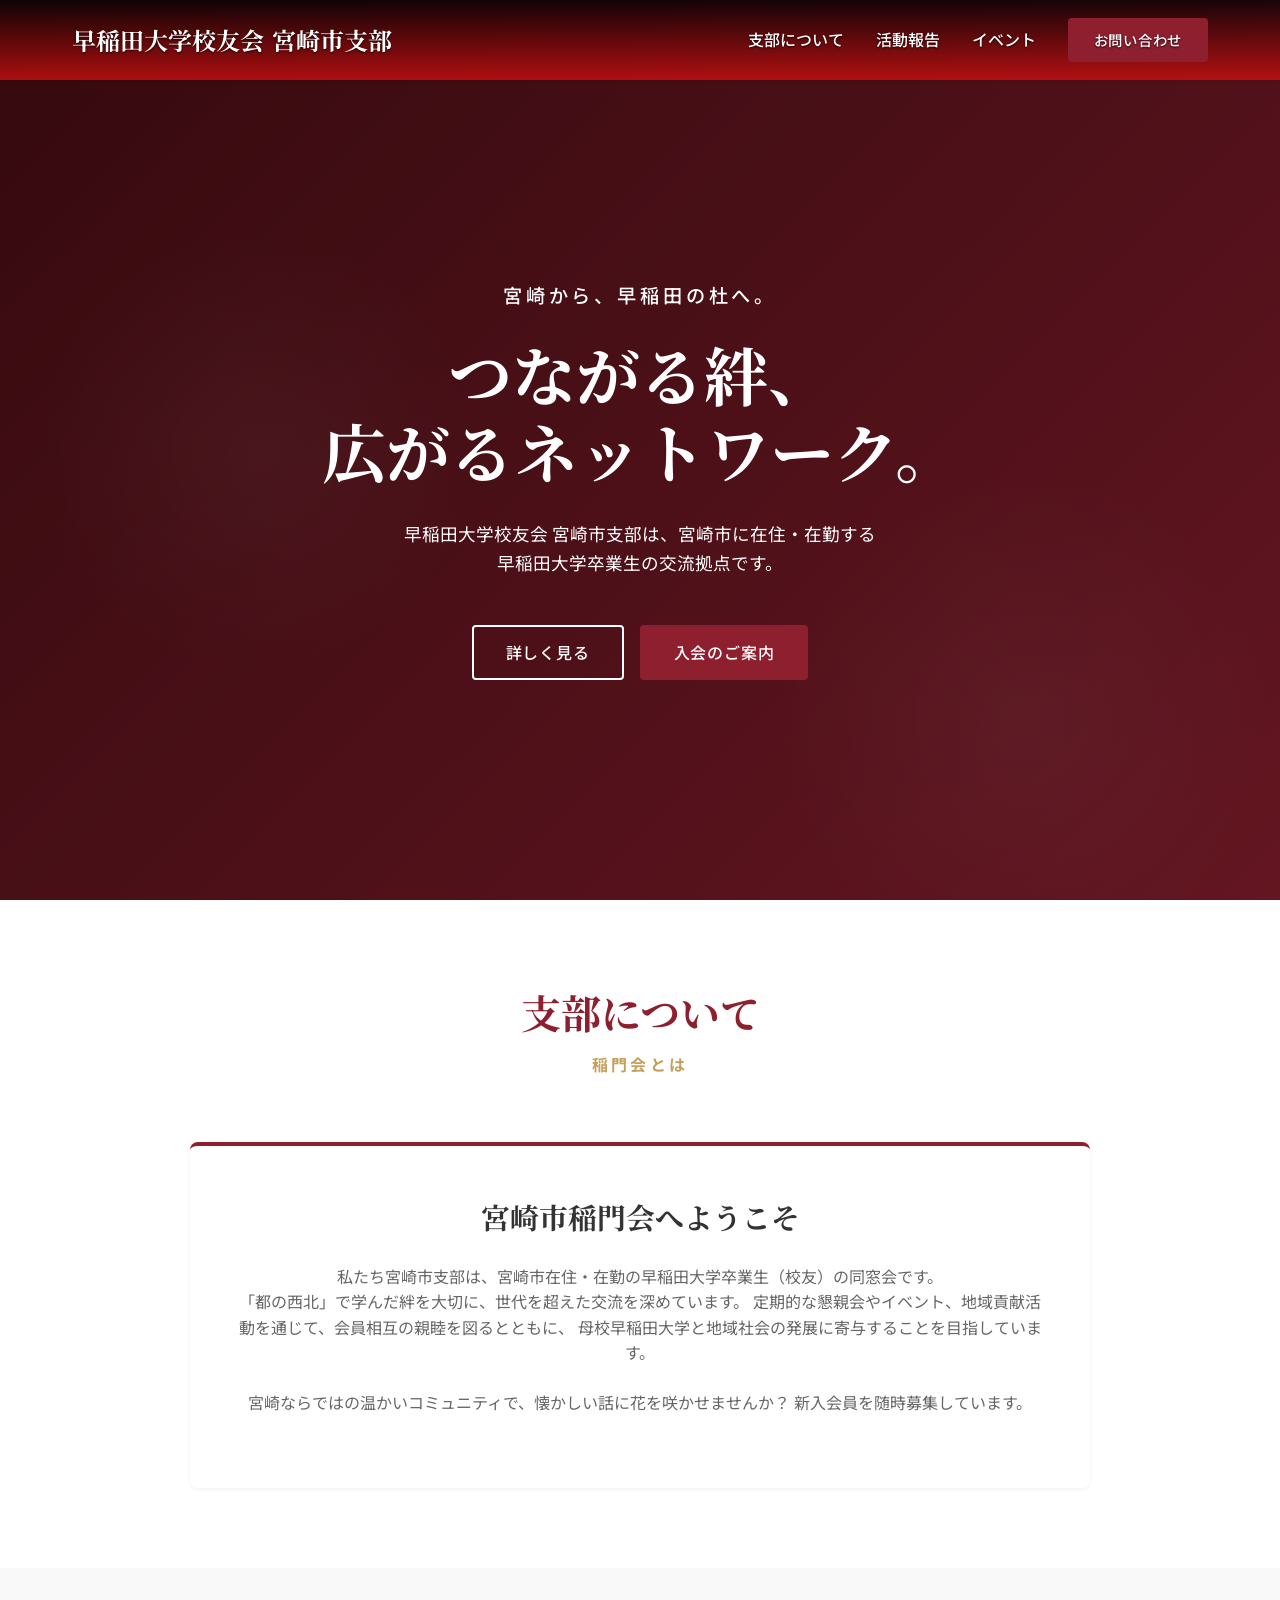
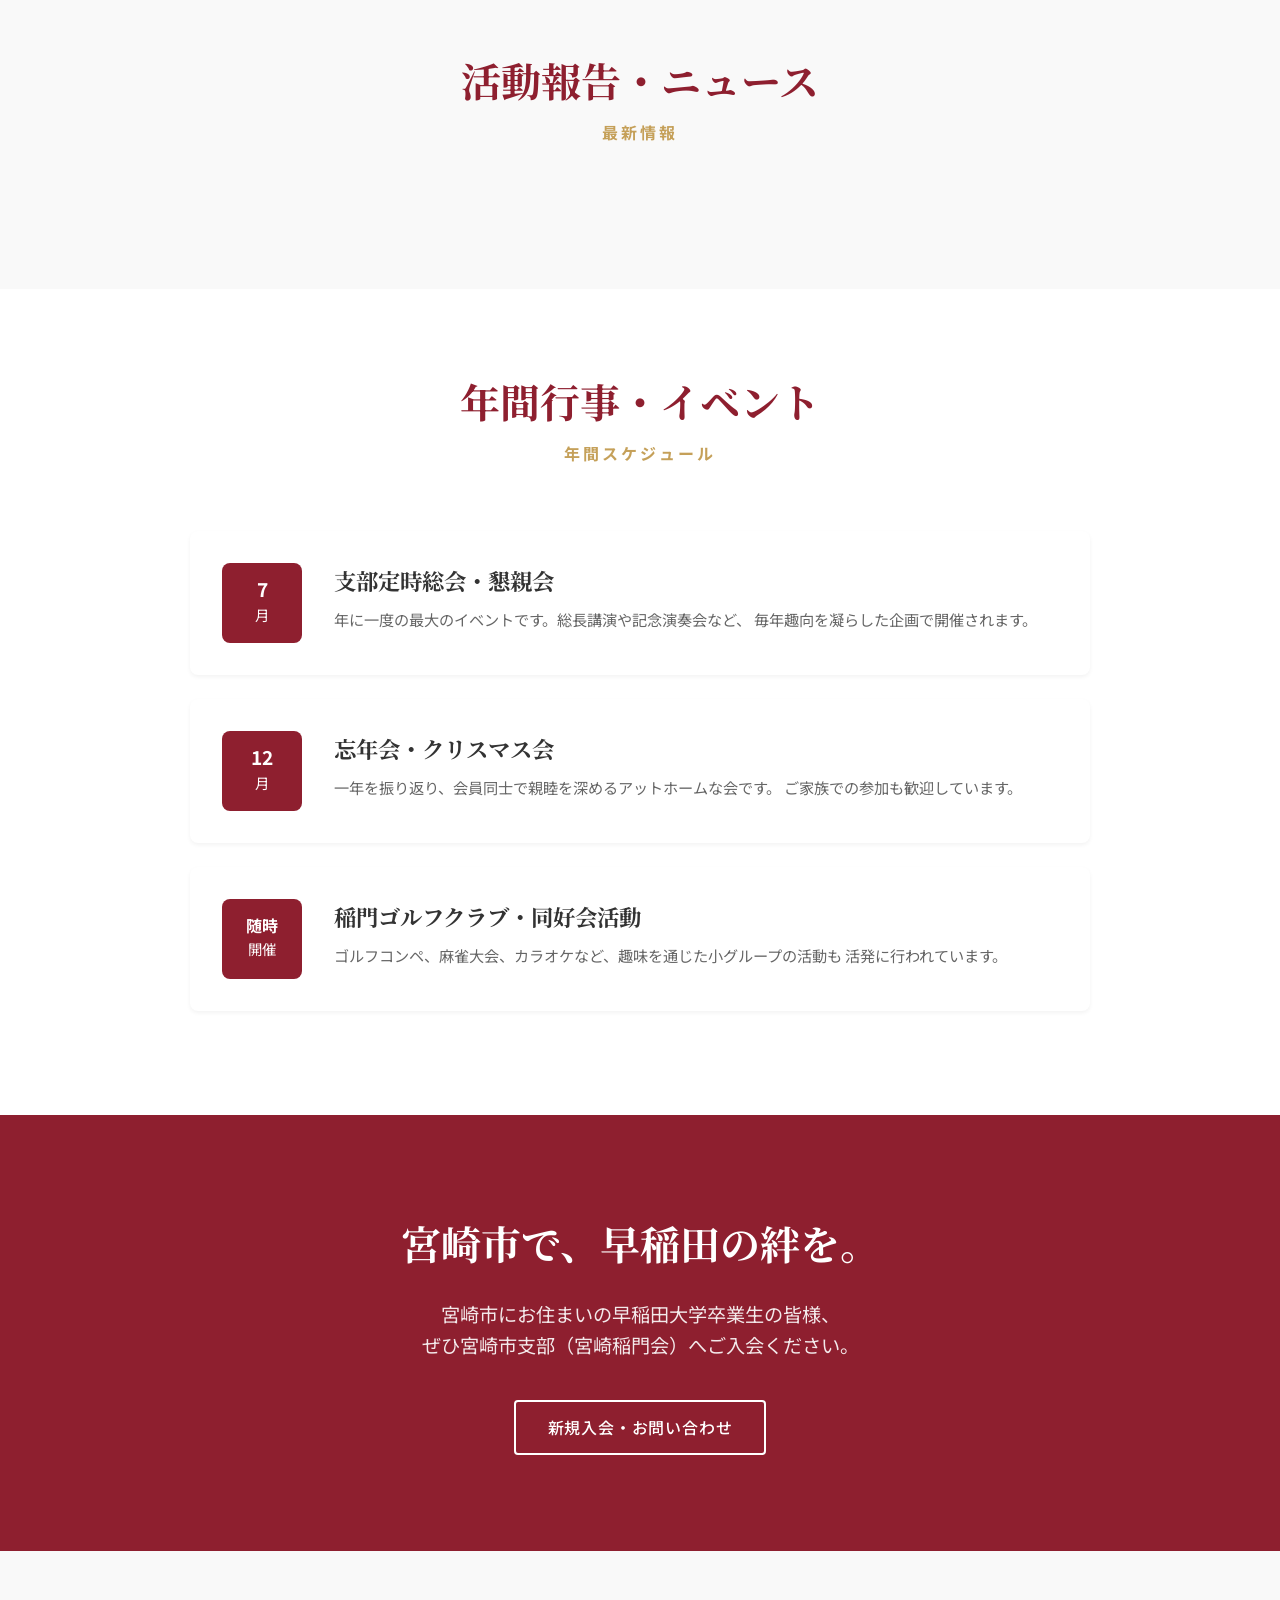
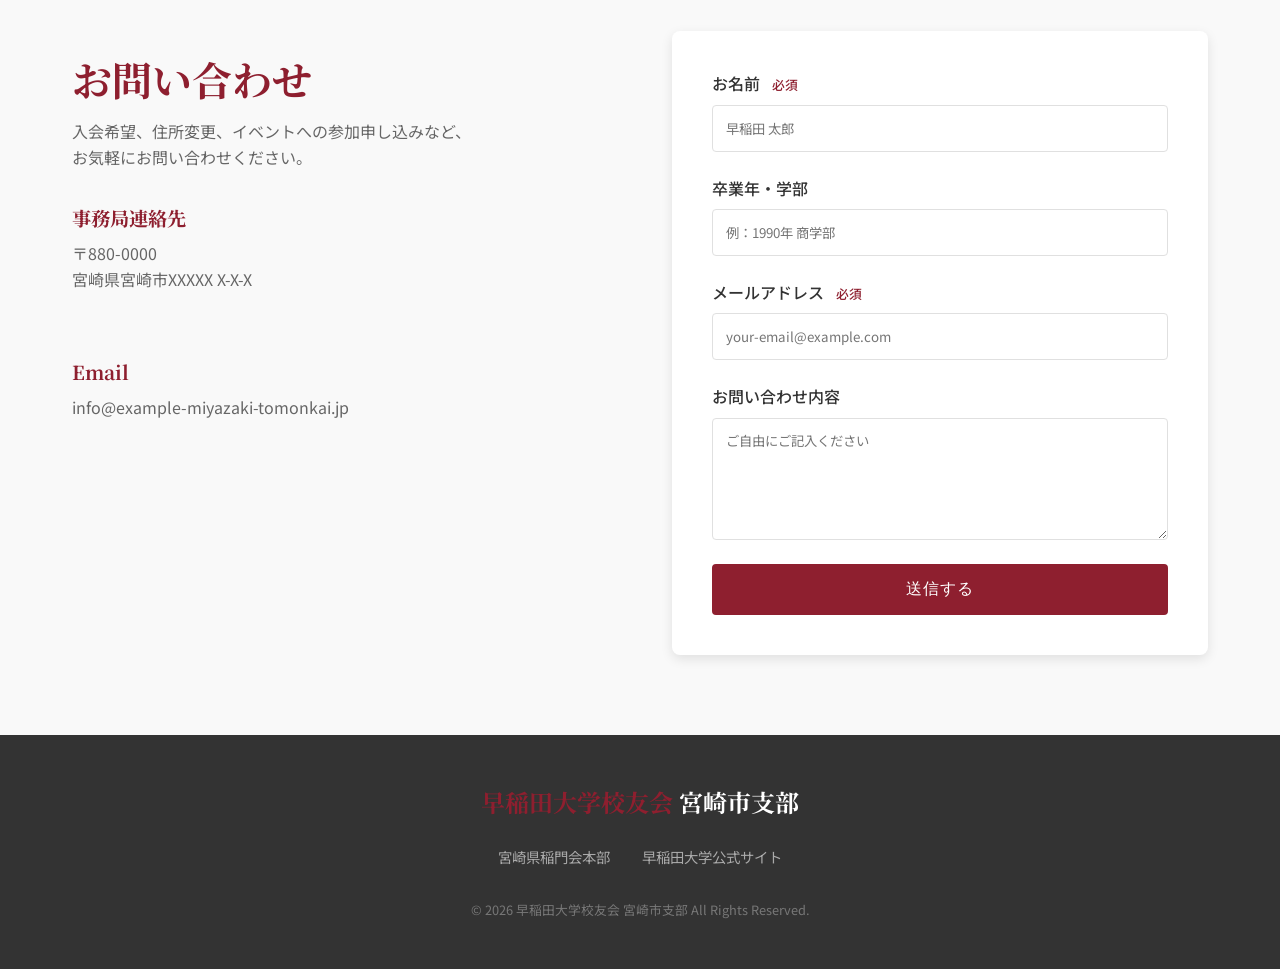
==== index.html @ 5206479c "Add files via upload" ====
<head>
    <meta charset="UTF-8">
    <meta name="viewport" content="width=device-width, initial-scale=1.0">
    <title>早稲田大学校友会 宮崎市支部 | 公式サイト</title>
    <meta name="description" content="早稲田大学校友会宮崎市支部の公式ランディングページです。活動報告、イベント情報、入会案内など。">
    <link rel="preconnect" href="https://fonts.googleapis.com">
    <link rel="preconnect" href="https://fonts.gstatic.com" crossorigin>
    <link
        href="https://fonts.googleapis.com/css2?family=Noto+Sans+JP:wght@400;500;700&family=Noto+Serif+JP:wght@400;700&display=swap"
        rel="stylesheet">
    <link rel="stylesheet" href="style.css">
    <!-- <meta name="referrer" content="no-referrer"> -->
</head>

<body>
    <header id="header">
        <div class="container header-container">
            <div class="logo">
                <span class="waseda-red">早稲田大学校友会</span>
                <span class="branch-name">宮崎市支部</span>
            </div>
            <nav class="desktop-nav">
                <ul>
                    <li><a href="#about">支部について</a></li>
                    <li><a href="#news">活動報告</a></li>
                    <li><a href="#events">イベント</a></li>
                    <li><a href="#contact" class="btn btn-primary sm">お問い合わせ</a></li>
                </ul>
            </nav>
            <button class="mobile-menu-btn" aria-label="メニューを開く">
                <span></span>
                <span></span>
                <span></span>
            </button>
        </div>
        <div class="mobile-nav">
            <ul>
                <li><a href="#about">支部について</a></li>
                <li><a href="#news">活動報告</a></li>
                <li><a href="#events">イベント</a></li>
                <li><a href="#contact">お問い合わせ</a></li>
            </ul>
        </div>
    </header>

    <main>
        <section class="hero">
            <div class="hero-overlay"></div>
            <div class="container hero-content">
                <p class="hero-subtitle fade-in">宮崎から、早稲田の杜へ。</p>
                <h1 class="hero-title fade-in delay-1">つながる絆、<br>広がるネットワーク。</h1>
                <p class="hero-description fade-in delay-2">
                    早稲田大学校友会 宮崎市支部は、宮崎市に在住・在勤する<br>
                    早稲田大学卒業生の交流拠点です。
                </p>
                <div class="hero-buttons fade-in delay-3">
                    <a href="#about" class="btn btn-white">詳しく見る</a>
                    <a href="#contact" class="btn btn-primary">入会のご案内</a>
                </div>
            </div>
        </section>

        <section id="about" class="section about-section">
            <div class="container">
                <div class="section-header">
                    <h2 class="section-title">支部について</h2>
                    <p class="section-subtitle">稲門会とは</p>
                </div>
                <div class="about-content">
                    <div class="about-text">
                        <h3>宮崎市稲門会へようこそ</h3>
                        <p>
                            私たち宮崎市支部は、宮崎市在住・在勤の早稲田大学卒業生（校友）の同窓会です。<br>
                            「都の西北」で学んだ絆を大切に、世代を超えた交流を深めています。
                            定期的な懇親会やイベント、地域貢献活動を通じて、会員相互の親睦を図るとともに、
                            母校早稲田大学と地域社会の発展に寄与することを目指しています。
                        </p>
                        <p>
                            宮崎ならではの温かいコミュニティで、懐かしい話に花を咲かせませんか？
                            新入会員を随時募集しています。
                        </p>
                    </div>
                </div>
            </div>
        </section>

        <section id="news" class="section bg-light">
            <div class="container">
                <div class="section-header">
                    <h2 class="section-title">活動報告・ニュース</h2>
                    <p class="section-subtitle">最新情報</p>
                </div>
                <div id="news-list" class="news-grid">            
                </div>
            </div>
        </section>

        <section id="events" class="section">
            <div class="container">
                <div class="section-header">
                    <h2 class="section-title">年間行事・イベント</h2>
                    <p class="section-subtitle">年間スケジュール</p>
                </div>
                <div class="events-list">
                    <div class="event-item">
                        <div class="event-month">
                            <span class="month-en">7</span>
                            <span class="month-jp">月</span>
                        </div>
                        <div class="event-details">
                            <h3 class="event-name">支部定時総会・懇親会</h3>
                            <p class="event-desc">
                                年に一度の最大のイベントです。総長講演や記念演奏会など、
                                毎年趣向を凝らした企画で開催されます。
                            </p>
                        </div>
                    </div>
                    <div class="event-item">
                        <div class="event-month">
                            <span class="month-en">12</span>
                            <span class="month-jp">月</span>
                        </div>
                        <div class="event-details">
                            <h3 class="event-name">忘年会・クリスマス会</h3>
                            <p class="event-desc">
                                一年を振り返り、会員同士で親睦を深めるアットホームな会です。
                                ご家族での参加も歓迎しています。
                            </p>
                        </div>
                    </div>
                    <div class="event-item">
                        <div class="event-month">
                            <span class="month-en" style="font-size: 1rem;">随時</span>
                            <span class="month-jp">開催</span>
                        </div>
                        <div class="event-details">
                            <h3 class="event-name">稲門ゴルフクラブ・同好会活動</h3>
                            <p class="event-desc">
                                ゴルフコンペ、麻雀大会、カラオケなど、趣味を通じた小グループの活動も
                                活発に行われています。
                            </p>
                        </div>
                    </div>
                </div>
            </div>
        </section>

        <section id="cta" class="cta-section">
            <div class="container">
                <h2>宮崎市で、早稲田の絆を。</h2>
                <p>宮崎市にお住まいの早稲田大学卒業生の皆様、<br>ぜひ宮崎市支部（宮崎稲門会）へご入会ください。</p>
                <a href="#contact" class="btn btn-white btn-large">新規入会・お問い合わせ</a>
            </div>
        </section>

        <section id="contact" class="section bg-light">
            <div class="container contact-container">
                <div class="contact-info">
                    <h2 class="section-title">お問い合わせ</h2>
                    <p>
                        入会希望、住所変更、イベントへの参加申し込みなど、<br>
                        お気軽にお問い合わせください。
                    </p>
                    <div class="contact-methods">
                        <div class="contact-method">
                            <h3>事務局連絡先</h3>
                            <p>〒880-0000<br>宮崎県宮崎市XXXXX X-X-X</p>
                        </div>
                        <div class="contact-method">
                            <h3>Email</h3>
                            <p>info@example-miyazaki-tomonkai.jp</p>
                        </div>
                    </div>
                </div>
                <div class="contact-form-wrapper">
                    <form class="contact-form" onsubmit="event.preventDefault(); alert('デモサイトのため送信されません');">
                        <div class="form-group">
                            <label for="name">お名前 <span class="required">必須</span></label>
                            <input type="text" id="name" placeholder="早稲田 太郎" required>
                        </div>
                        <div class="form-group">
                            <label for="grad-year">卒業年・学部</label>
                            <input type="text" id="grad-year" placeholder="例：1990年 商学部">
                        </div>
                        <div class="form-group">
                            <label for="email">メールアドレス <span class="required">必須</span></label>
                            <input type="email" id="email" placeholder="your-email@example.com" required>
                        </div>
                        <div class="form-group">
                            <label for="message">お問い合わせ内容</label>
                            <textarea id="message" rows="5" placeholder="ご自由にご記入ください"></textarea>
                        </div>
                        <button type="submit" class="btn btn-primary full-width">送信する</button>
                    </form>
                </div>
            </div>
        </section>
    </main>

    <footer>
        <div class="container footer-container">
            <div class="footer-logo">
                <span class="waseda-red">早稲田大学校友会</span> 宮崎市支部
            </div>
            <div class="footer-links">
                <a href="http://mz10mon.jpn.org/" target="_blank">宮崎県稲門会本部</a>
                <a href="https://www.waseda.jp/" target="_blank">早稲田大学公式サイト</a>
            </div>
            <p class="copyright">&copy; 2026 早稲田大学校友会 宮崎市支部 All Rights Reserved.</p>
        </div>
    </footer>

    <script src="script.js"></script>
</body>

</html>
---- style.css ----
/* CSS Variables */
:root {
    --text-primary: #333333;
    --text-secondary: #666666;
    --waseda-maroon: #8E1F2F;
    /* Official-ish Waseda Maroon */
    --waseda-red-light: #A52A3C;
    --bg-light: #F9F9F9;
    --bg-white: #FFFFFF;
    --border-color: #E0E0E0;
    --gold-accent: #C5A059;
    /* Complimentary gold/beige */
    --shadow-sm: 0 2px 4px rgba(0, 0, 0, 0.05);
    --shadow-md: 0 4px 12px rgba(0, 0, 0, 0.1);
    --font-sans: 'Noto Sans JP', sans-serif;
    --font-serif: 'Noto Serif JP', serif;
    --container-width: 1200px;
}

/* Reset & Base Styles */
* {
    margin: 0;
    padding: 0;
    box-sizing: border-box;
}

html {
    scroll-behavior: smooth;
}

body {
    font-family: var(--font-sans);
    color: var(--text-primary);
    line-height: 1.6;
    background-color: var(--bg-white);
}

a {
    text-decoration: none;
    color: inherit;
    transition: all 0.3s ease;
}

ul {
    list-style: none;
}

img {
    max-width: 100%;
    height: auto;
}

.container {
    max-width: var(--container-width);
    margin: 0 auto;
    padding: 0 2rem;
}

/* Buttons */
.btn {
    display: inline-block;
    padding: 0.8rem 2rem;
    border-radius: 4px;
    font-weight: 500;
    text-align: center;
    cursor: pointer;
    font-size: 1rem;
    letter-spacing: 0.05em;
}

.btn-primary {
    background-color: var(--waseda-maroon);
    color: white;
    border: 2px solid var(--waseda-maroon);
}

.btn-primary:hover {
    background-color: var(--waseda-red-light);
    border-color: var(--waseda-red-light);
}

.btn-white {
    background-color: transparent;
    color: white;
    border: 2px solid white;
}

.btn-white:hover {
    background-color: white;
    color: var(--waseda-maroon);
}

.btn.sm {
    padding: 0.5rem 1.5rem;
    font-size: 0.9rem;
}

.btn.full-width {
    width: 100%;
}

.section {
    padding: 5rem 0;
}

.bg-light {
    background-color: var(--bg-light);
}

/* Typography Helpers */
.waseda-red {
    color: var(--waseda-maroon);
}

.section-header {
    text-align: center;
    margin-bottom: 4rem;
}

.section-title {
    font-family: var(--font-serif);
    font-size: 2.5rem;
    color: var(--waseda-maroon);
    margin-bottom: 0.5rem;
}

.section-subtitle {
    font-family: var(--font-sans);
    font-size: 1rem;
    color: var(--gold-accent);
    text-transform: uppercase;
    letter-spacing: 0.2em;
    font-weight: 700;
}

/* Header */
#header {
    position: fixed;
    top: 0;
    left: 0;
    width: 100%;
    /* Dark overlay and fallback color added for visibility */
    background-color: var(--waseda-maroon);
    background: linear-gradient(rgba(0, 0, 0, 0.7), rgba(223, 16, 16, 0.7)) repeat;
    /* background: linear-gradient(rgba(0, 0, 0, 0.7), rgba(0, 0, 0, 0.7)), url('morihe.jpg') repeat; */
    box-shadow: var(--shadow-sm);
    z-index: 1000;
    height: 80px;
    display: flex;
    align-items: center;
}

/* Ensure header text is visible on dark background */
#header .logo .branch-name,
#header .logo .waseda-red,
#header .desktop-nav a {
    color: white;
    text-shadow: 0 1px 2px rgba(0, 0, 0, 0.8);
}

#header .desktop-nav a:hover {
    color: var(--gold-accent);
}

#header .mobile-menu-btn span {
    background-color: white;
    box-shadow: 0 1px 2px rgba(0, 0, 0, 0.8);
}

.header-container {
    display: flex;
    justify-content: space-between;
    align-items: center;
    width: 100%;
}

.logo {
    font-family: var(--font-serif);
    font-size: 1.5rem;
    font-weight: 700;
    display: flex;
    align-items: center;
    gap: 0.5rem;
}

.logo .branch-name {
    color: var(--text-primary);
}

.desktop-nav ul {
    display: flex;
    gap: 2rem;
    align-items: center;
}

.desktop-nav a {
    font-weight: 500;
    color: var(--text-primary);
}

.desktop-nav a:hover {
    color: var(--waseda-maroon);
}

.mobile-menu-btn {
    display: none;
    background: none;
    border: none;
    cursor: pointer;
    flex-direction: column;
    gap: 5px;
}

.mobile-menu-btn span {
    display: block;
    width: 25px;
    height: 2px;
    background-color: var(--text-primary);
    transition: 0.3s;
}

.mobile-nav {
    position: fixed;
    top: 80px;
    left: 0;
    width: 100%;
    background-color: white;
    padding: 2rem;
    box-shadow: var(--shadow-md);
    transform: translateY(-150%);
    transition: transform 0.3s ease;
    z-index: 999;
}

.mobile-nav.active {
    transform: translateY(0);
}

.mobile-nav ul {
    display: flex;
    flex-direction: column;
    gap: 1.5rem;
    text-align: center;
}

/* Hero Section */
.hero {
    position: relative;
    height: 100vh;
    min-height: 600px;
    display: flex;
    align-items: center;
    justify-content: center;
    text-align: center;
    color: white;
    /* Premium Waseda Gradient Fallback */
    background: linear-gradient(135deg, #4A0E15 0%, #8E1F2F 100%);
    overflow: hidden;
}

/* Add a subtle pattern overlay if possible, or just keeping clean gradient */
.hero::before {
    content: '';
    position: absolute;
    top: 0;
    left: 0;
    right: 0;
    bottom: 0;
    background-image:
        radial-gradient(circle at 20% 50%, rgba(255, 255, 255, 0.05) 0%, transparent 20%),
        radial-gradient(circle at 80% 80%, rgba(255, 255, 255, 0.05) 0%, transparent 20%);
    z-index: 1;
}

.hero-overlay {
    position: absolute;
    top: 0;
    left: 0;
    width: 100%;
    height: 100%;
    background: rgba(0, 0, 0, 0.3);
    z-index: 2;
}

.hero-content {
    position: relative;
    z-index: 3;
    padding-top: 60px;
    /* Offset fixed header */
}

.hero-subtitle {
    font-size: 1.2rem;
    letter-spacing: 0.2em;
    margin-bottom: 1.5rem;
    font-weight: 500;
}

.hero-title {
    font-family: var(--font-serif);
    font-size: 4rem;
    line-height: 1.2;
    margin-bottom: 2rem;
    font-weight: 700;
}

.hero-description {
    font-size: 1.1rem;
    margin-bottom: 3rem;
    opacity: 0.9;
}

.hero-buttons {
    display: flex;
    gap: 1rem;
    justify-content: center;
}

/* Animations */
.fade-in {
    opacity: 0;
    transform: translateY(20px);
    animation: fadeIn 0.8s forwards;
}

.delay-1 {
    animation-delay: 0.2s;
}

.delay-2 {
    animation-delay: 0.4s;
}

.delay-3 {
    animation-delay: 0.6s;
}

@keyframes fadeIn {
    to {
        opacity: 1;
        transform: translateY(0);
    }
}

/* About Section */
.about-content {
    background-color: white;
    border-radius: 8px;
    padding: 3rem;
    box-shadow: var(--shadow-sm);
    max-width: 900px;
    margin: 0 auto;
    text-align: center;
    border-top: 4px solid var(--waseda-maroon);
}

.about-text h3 {
    font-family: var(--font-serif);
    font-size: 1.8rem;
    margin-bottom: 1.5rem;
    color: var(--text-primary);
}

.about-text p {
    margin-bottom: 1.5rem;
    color: var(--text-secondary);
}

/* News Section */
/* ===== NEWS CARD ===== */

.news-grid {
  display: grid;
  grid-template-columns: repeat(auto-fit, minmax(280px, 1fr));
  gap: 28px;
  margin-top: 24px;
}

.news-card {
  background: #fff;
  border-radius: 10px;
  overflow: hidden;
  box-shadow: 0 3px 8px rgba(0,0,0,0.15);
  transition: transform 0.25s ease, box-shadow 0.25s ease;
}

.news-card:hover {
  transform: translateY(-6px);
  box-shadow: 0 6px 14px rgba(0,0,0,0.22);
}

/* 画像 */
.news-card img {
  width: 100%;
  height: 180px;
  object-fit: cover;
}

/* タイトル */
.news-card h3 {
  font-size: 1.25rem;
  margin: 14px;
  color: #333;
  font-weight: 600;
  line-height: 1.4;
}

/* 日付 */
.news-card .date {
  margin: 0 14px;
  font-size: 0.9rem;
  color: #666;
}

/* 概要 */
.news-card p {
  margin: 14px;
  color: #444;
  line-height: 1.7;
}

/* リンク */
.news-card .more {
  display: inline-block;
  margin: 14px;
  padding: 8px 14px;
  background: #8b0000; /* 早稲田カラー */
  color: #fff;
  border-radius: 4px;
  text-decoration: none;
  font-size: 0.9rem;
  transition: background 0.2s ease;
}

.news-card .more:hover {
  background: #a00000;
}


/* Events Section */
.events-list {
    max-width: 900px;
    margin: 0 auto;
}

.event-item {
    display: flex;
    align-items: flex-start;
    padding: 2rem;
    background: white;
    border-radius: 8px;
    margin-bottom: 1.5rem;
    box-shadow: var(--shadow-sm);
    transition: transform 0.3s;
}

.event-item:hover {
    transform: translateX(10px);
}

.event-month {
    display: flex;
    flex-direction: column;
    align-items: center;
    justify-content: center;
    background-color: var(--waseda-maroon);
    color: white;
    width: 80px;
    height: 80px;
    border-radius: 8px;
    margin-right: 2rem;
    flex-shrink: 0;
}

.month-en {
    font-size: 1.2rem;
    font-weight: 700;
    line-height: 1;
}

.month-jp {
    font-size: 0.9rem;
    margin-top: 4px;
}

.event-details {
    flex: 1;
}

.event-name {
    font-family: var(--font-serif);
    font-size: 1.4rem;
    margin-bottom: 0.5rem;
    color: var(--text-primary);
}

.event-desc {
    color: var(--text-secondary);
    font-size: 0.95rem;
}

/* CTA Section */
.cta-section {
    background-color: var(--waseda-maroon);
    color: white;
    padding: 6rem 0;
    text-align: center;
}

.cta-section h2 {
    font-family: var(--font-serif);
    font-size: 2.5rem;
    margin-bottom: 1.5rem;
}

.cta-section p {
    font-size: 1.2rem;
    margin-bottom: 2.5rem;
    opacity: 0.9;
}

/* Contact Section */
.contact-container {
    display: grid;
    grid-template-columns: 1fr 1fr;
    gap: 4rem;
}

.contact-info {
    padding-top: 1rem;
}

.contact-info p {
    color: var(--text-secondary);
    margin-bottom: 2rem;
}

.contact-methods {
    display: grid;
    gap: 2rem;
}

.contact-method h3 {
    font-family: var(--font-serif);
    font-size: 1.2rem;
    margin-bottom: 0.5rem;
    color: var(--waseda-maroon);
}

.contact-form-wrapper {
    background: white;
    padding: 2.5rem;
    border-radius: 8px;
    box-shadow: var(--shadow-md);
}

.form-group {
    margin-bottom: 1.5rem;
}

.form-group label {
    display: block;
    margin-bottom: 0.5rem;
    font-weight: 500;
}

.required {
    color: var(--waseda-maroon);
    font-size: 0.8rem;
    margin-left: 0.5rem;
}

.form-group input,
.form-group textarea {
    width: 100%;
    padding: 0.8rem;
    border: 1px solid var(--border-color);
    border-radius: 4px;
    font-family: inherit;
    transition: border-color 0.3s;
}

.form-group input:focus,
.form-group textarea:focus {
    outline: none;
    border-color: var(--waseda-maroon);
}

/* Footer */
footer {
    background-color: #333;
    color: white;
    padding: 3rem 0;
    text-align: center;
}

.footer-logo {
    font-family: var(--font-serif);
    font-size: 1.5rem;
    margin-bottom: 1.5rem;
    font-weight: 700;
}

.footer-links {
    margin-bottom: 2rem;
    display: flex;
    justify-content: center;
    gap: 2rem;
}

.footer-links a {
    color: #aaa;
    font-size: 0.9rem;
}

.footer-links a:hover {
    color: white;
}

.copyright {
    color: #777;
    font-size: 0.8rem;
}

/* Responsive */
@media (max-width: 768px) {
    .section-title {
        font-size: 2rem;
    }

    .hero-title {
        font-size: 2.5rem;
    }

    .desktop-nav {
        display: none;
    }

    .mobile-menu-btn {
        display: flex;
    }

    .contact-container {
        grid-template-columns: 1fr;
        gap: 2rem;
    }

    .event-item {
        flex-direction: column;
        align-items: center;
        text-align: center;
    }

    .event-month {
        margin-right: 0;
        margin-bottom: 1rem;
    }
}
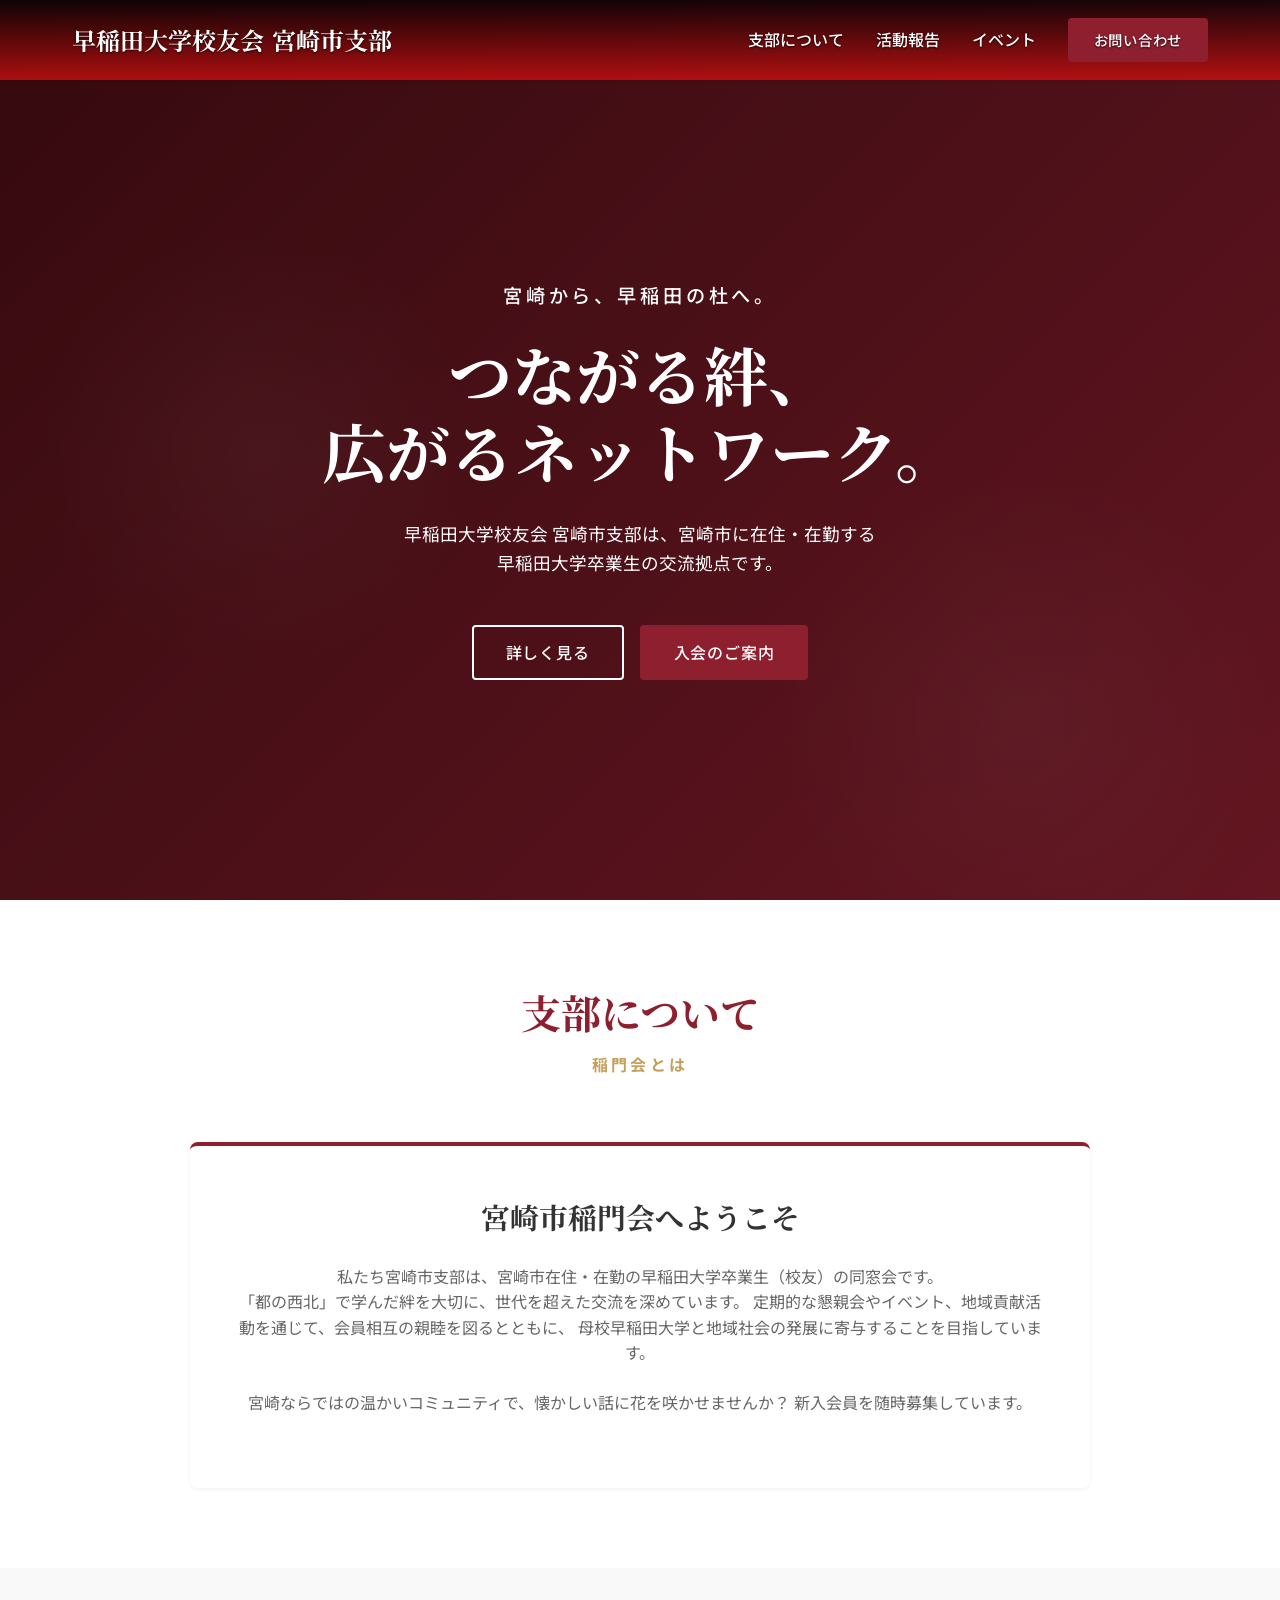
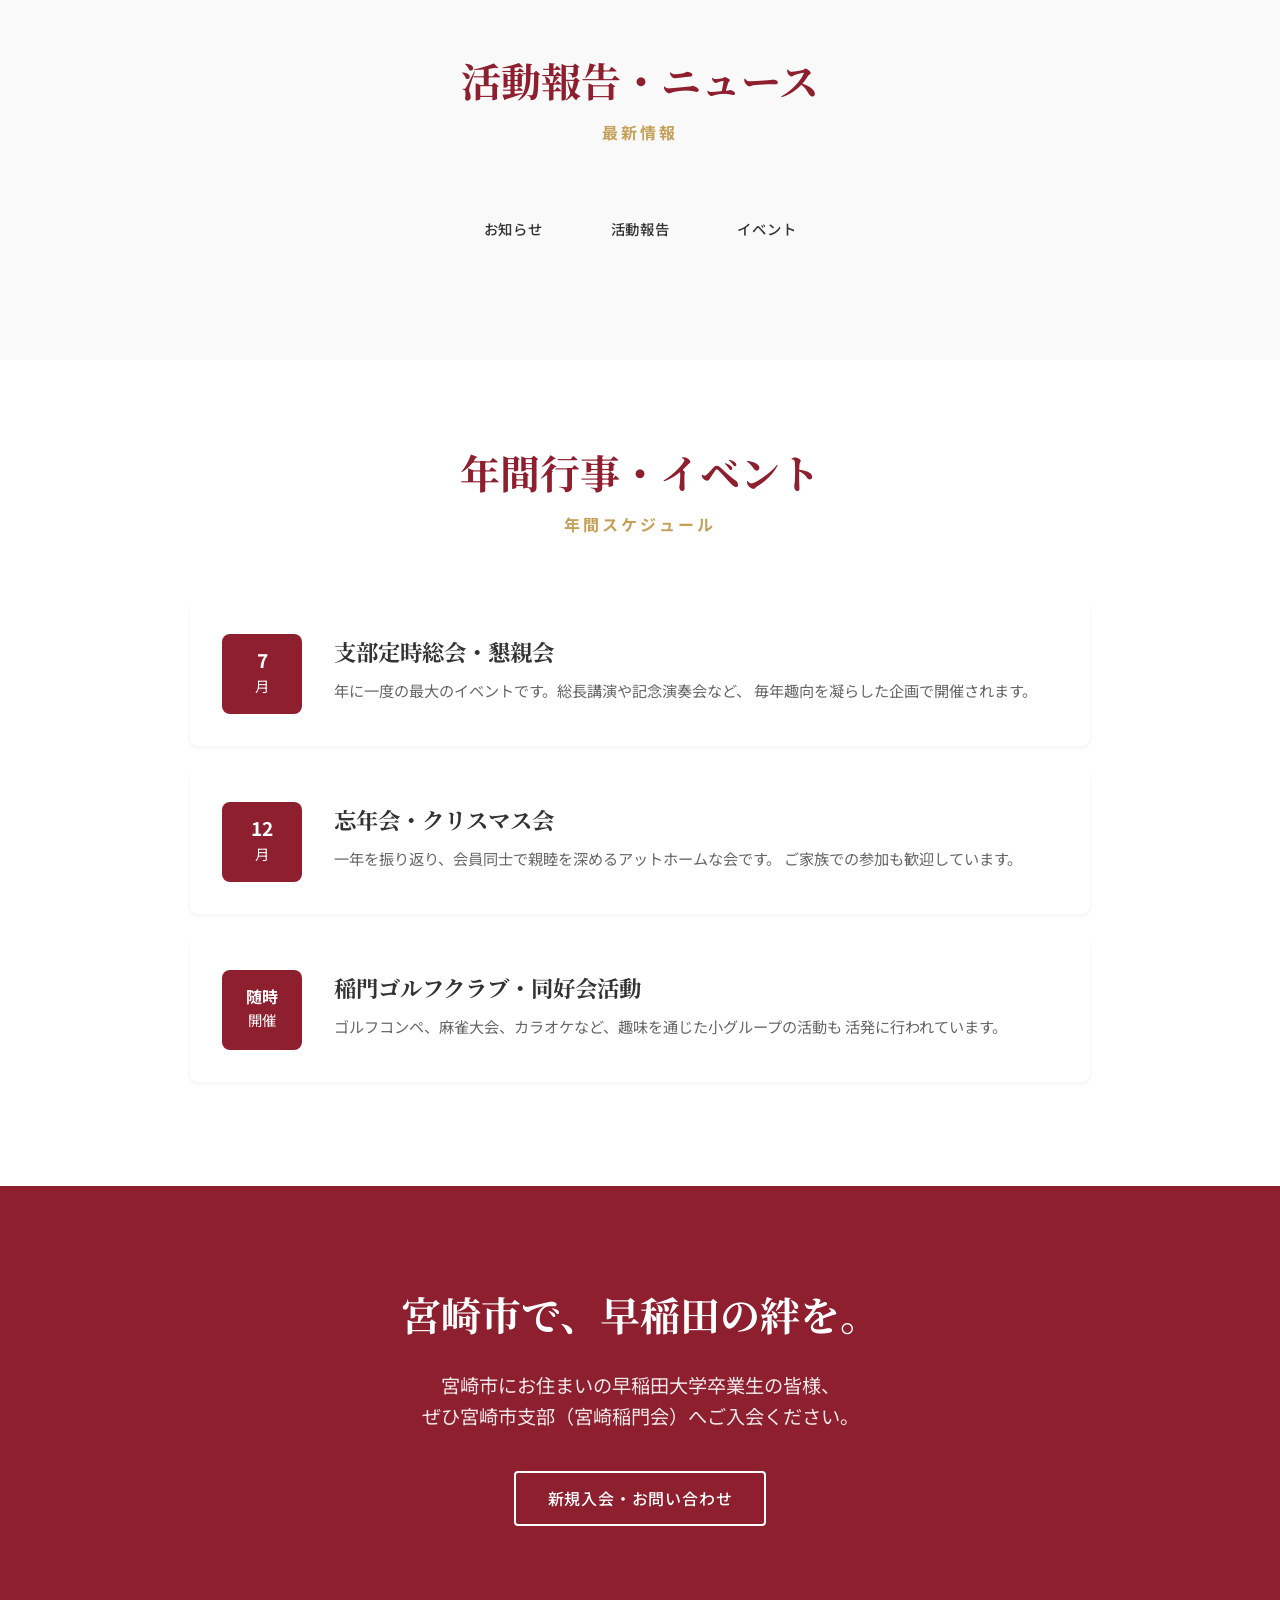
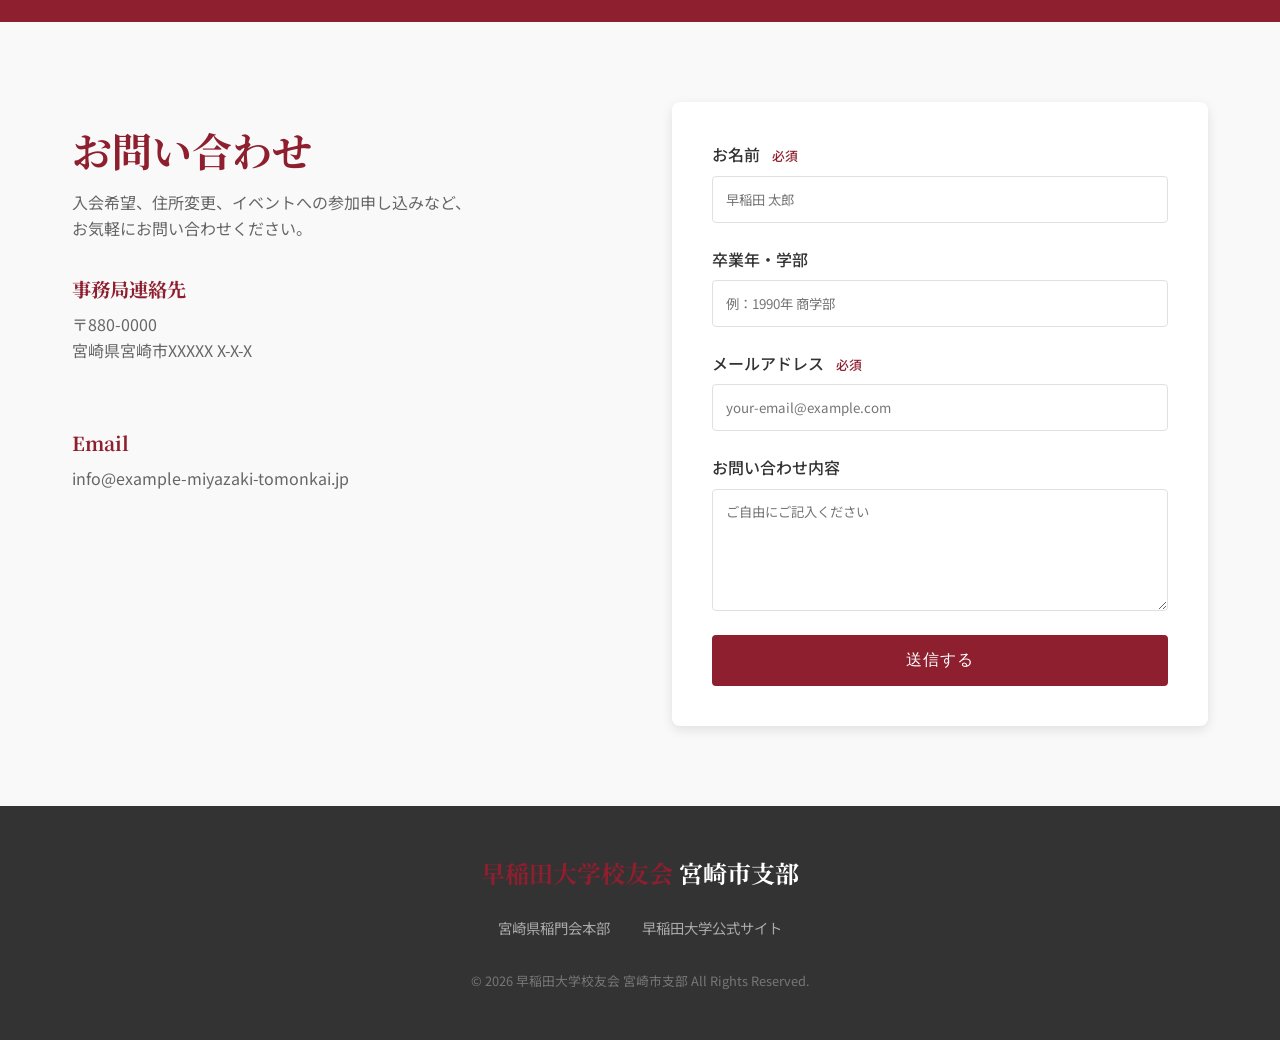
==== commit a6231135: "Update index.html カテゴリー別に表示させるメニューを追加" ====
--- a/index.html
+++ b/index.html
@@ -90,6 +90,11 @@
                     <h2 class="section-title">活動報告・ニュース</h2>
                     <p class="section-subtitle">最新情報</p>
                 </div>
+                <div class="news-categories" style="text-align:center; margin-bottom:2rem;">
+                    <a href="category.html?cat=お知らせ" class="btn sm" style="margin:0 8px;">お知らせ</a>
+                    <a href="category.html?cat=活動報告" class="btn sm" style="margin:0 8px;">活動報告</a>
+                    <a href="category.html?cat=イベント告知" class="btn sm" style="margin:0 8px;">イベント</a>
+                </div>
                 <div id="news-list" class="news-grid">            
                 </div>
             </div>
@@ -213,4 +218,4 @@
     <script src="script.js"></script>
 </body>
 
-</html>+</html>
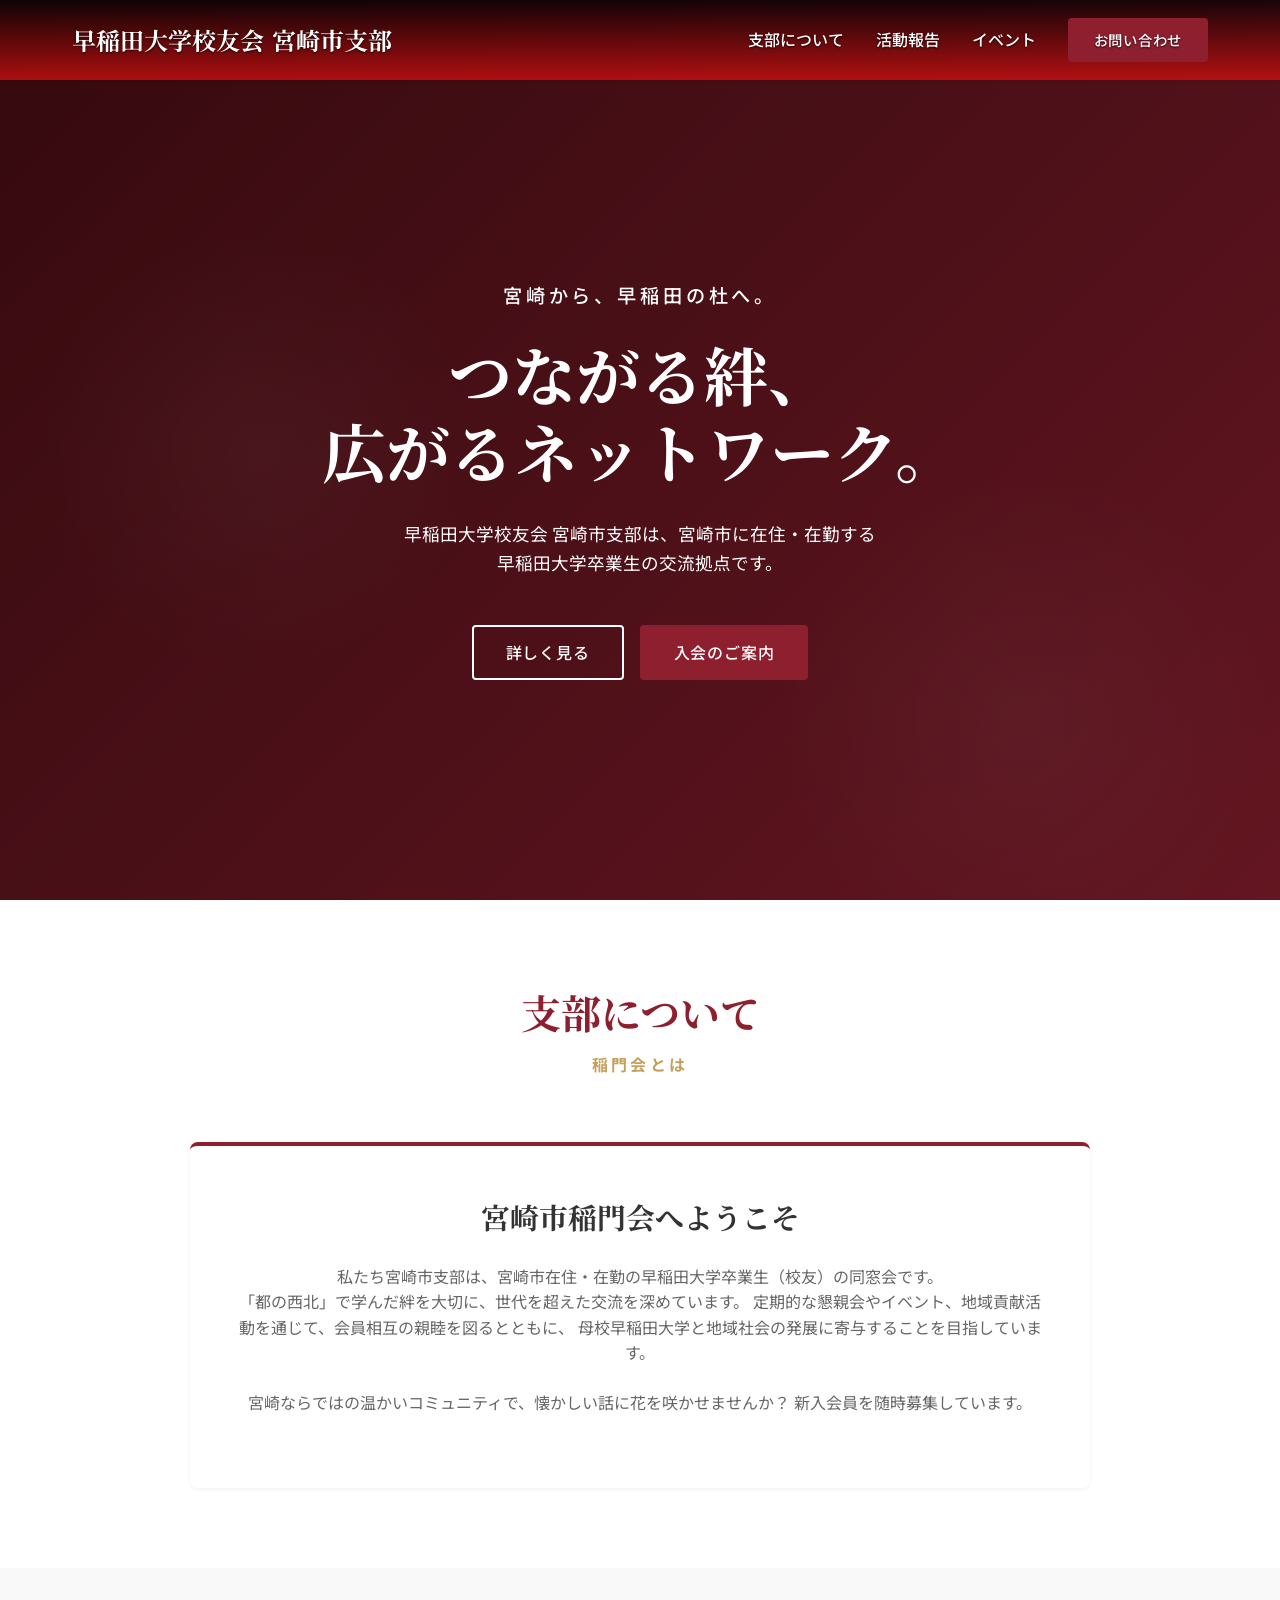
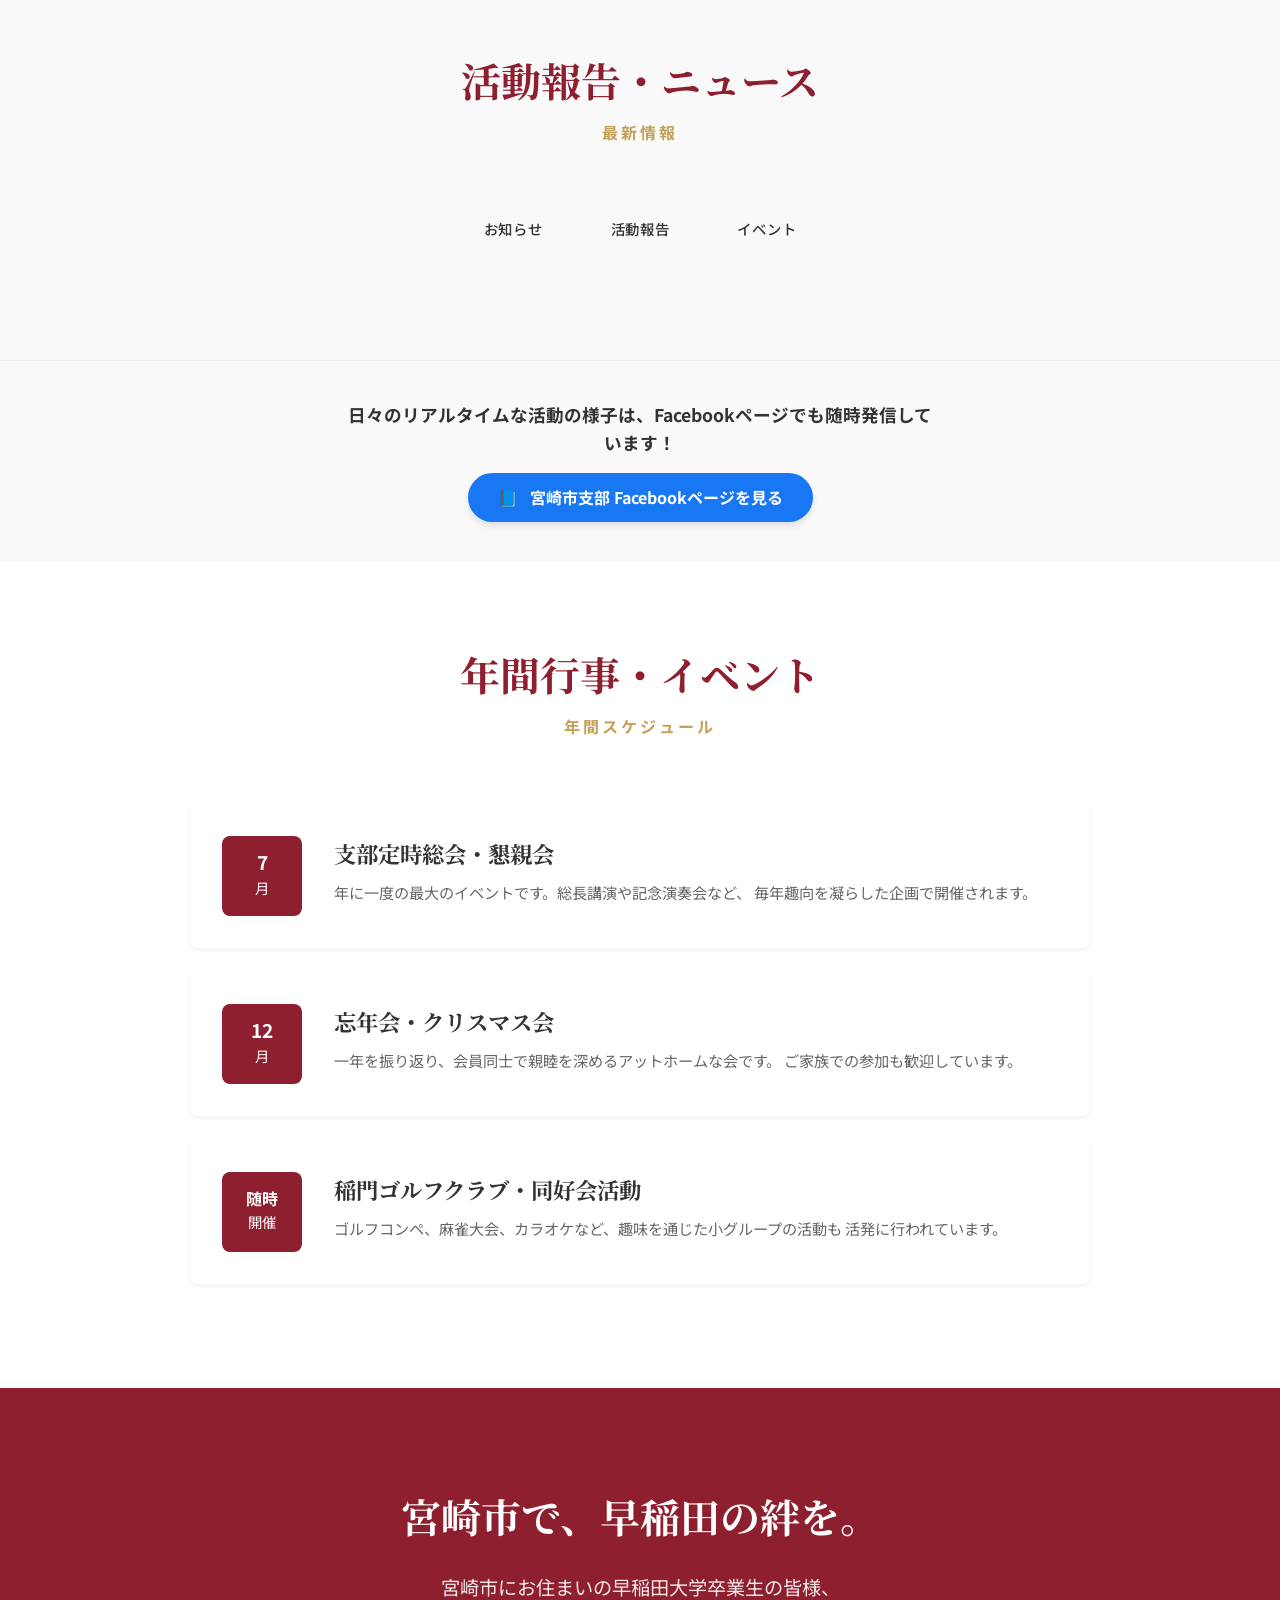
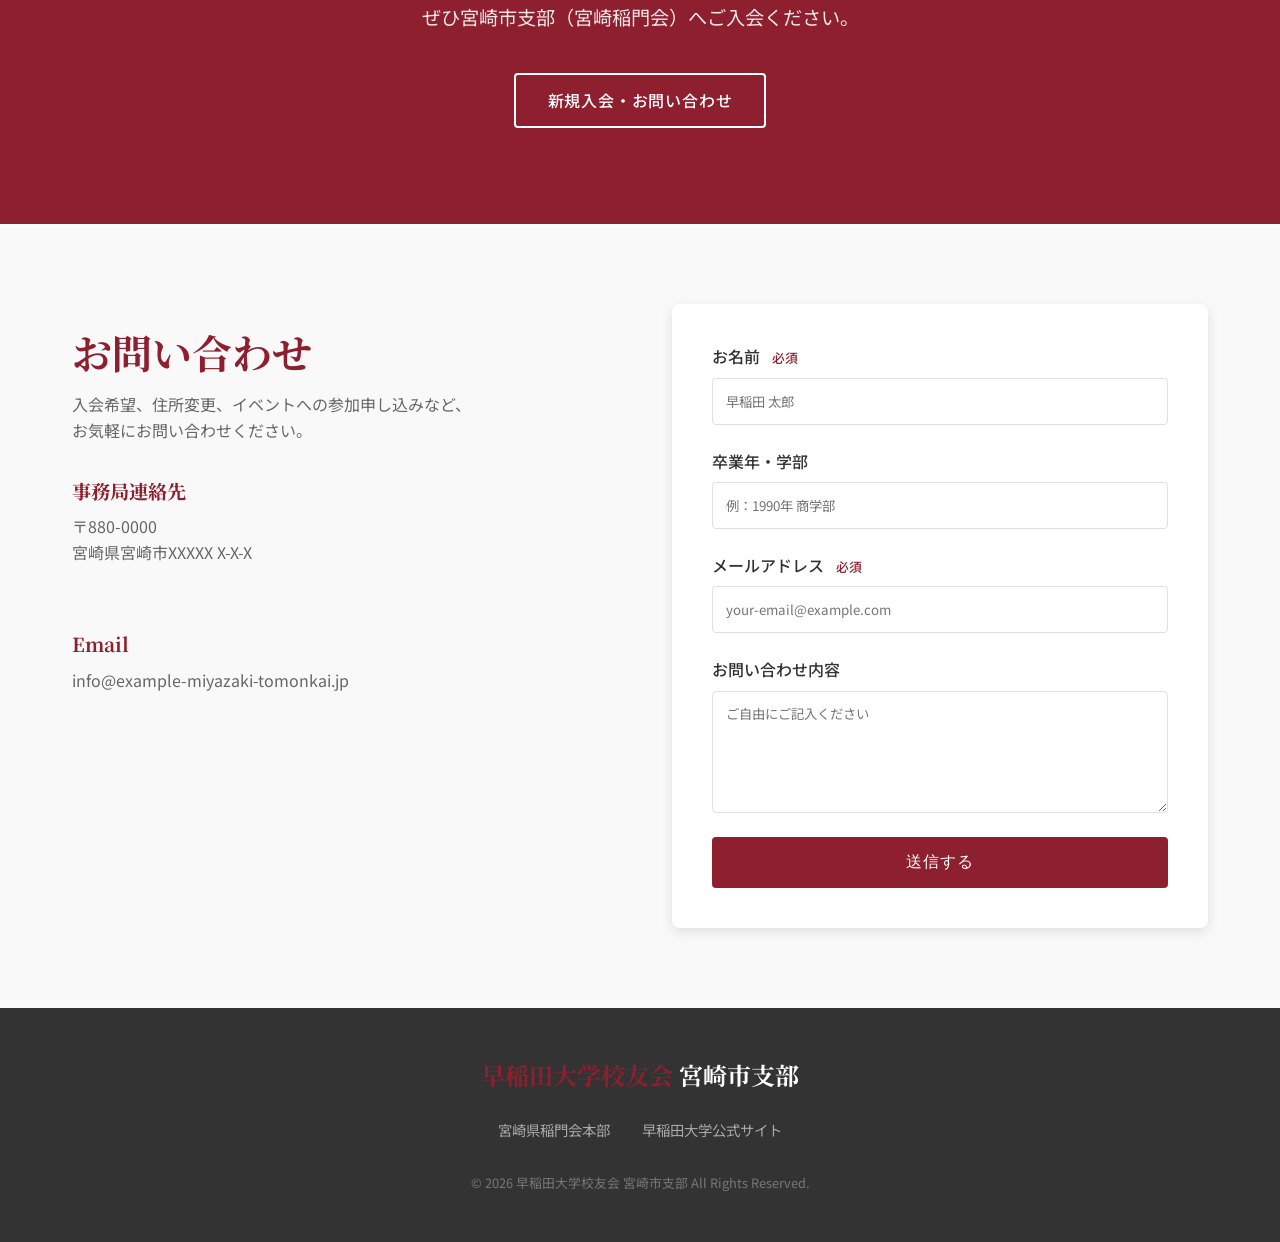
==== commit 0ee1c35e: "Update index.html" ====
--- a/index.html
+++ b/index.html
@@ -100,6 +100,17 @@
             </div>
         </section>
 
+        <section class="facebook-link-section" style="padding: 40px 20px; text-align: center; background-color: #f9f9f9; border-top: 1px solid #eee;">
+        <div style="max-width: 600px; margin: 0 auto;">
+            <p style="font-size: 1.1rem; color: #333; margin-bottom: 15px; font-weight: bold;">
+            日々のリアルタイムな活動の様子は、Facebookページでも随時発信しています！
+            </p>
+            <a href="【ここに実際のFacebookページのURLを入れる】" target="_blank" rel="noopener noreferrer" style="display: inline-block; background-color: #1877F2; color: #ffffff; padding: 12px 30px; border-radius: 25px; text-decoration: none; font-weight: bold; font-size: 1rem; box-shadow: 0 4px 6px rgba(0,0,0,0.1); transition: background-color 0.3s;">
+            <span style="margin-right: 8px;">📘</span> 宮崎市支部 Facebookページを見る
+            </a>
+        </div>
+        </section>
+        
         <section id="events" class="section">
             <div class="container">
                 <div class="section-header">
